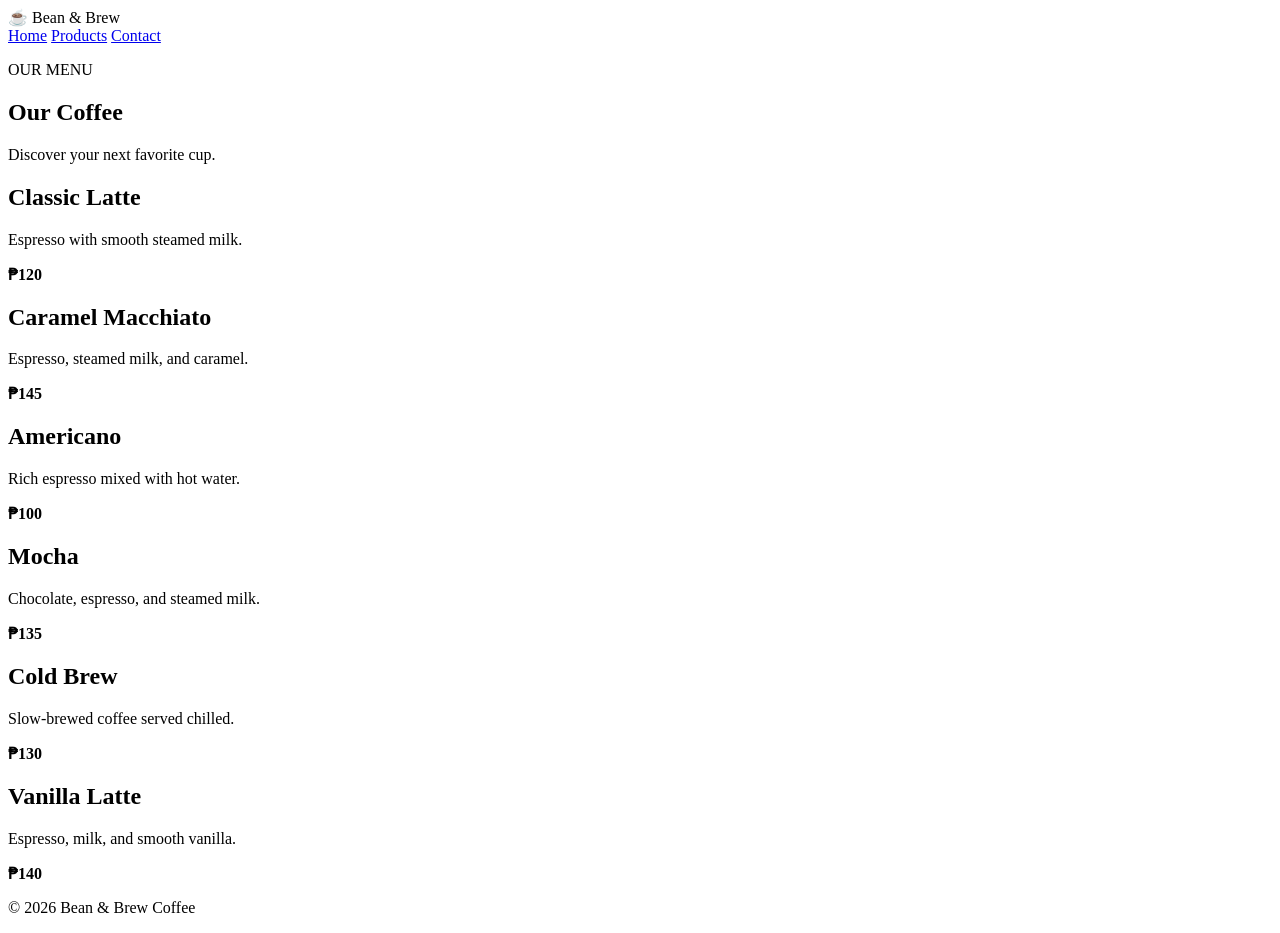
==== product.html @ bb443771 "Add product page" ====
<!DOCTYPE html>
<html lang="en">
<head>
    <meta charset="UTF-8">
    <meta name="viewport" content="width=device-width, initial-scale=1.0">
    <title>Bean & Brew | Products</title>
    <link rel="stylesheet" href="style.css">
</head>

<body>

    <header>
        <nav>
            <div class="logo">☕ Bean & Brew</div>

            <div class="nav-links">
                <a href="index.html">Home</a>
                <a href="product.html">Products</a>
                <a href="contact.html">Contact</a>
            </div>
        </nav>
    </header>


    <main>

        <section class="page-title">
            <p class="subtitle">OUR MENU</p>

            <h1>Our Coffee</h1>

            <p>
                Discover your next favorite cup.
            </p>
        </section>


        <section class="menu">

            <div class="menu-item">
                <h2>Classic Latte</h2>
                <p>Espresso with smooth steamed milk.</p>
                <strong>₱120</strong>
            </div>


            <div class="menu-item">
                <h2>Caramel Macchiato</h2>
                <p>Espresso, steamed milk, and caramel.</p>
                <strong>₱145</strong>
            </div>


            <div class="menu-item">
                <h2>Americano</h2>
                <p>Rich espresso mixed with hot water.</p>
                <strong>₱100</strong>
            </div>


            <div class="menu-item">
                <h2>Mocha</h2>
                <p>Chocolate, espresso, and steamed milk.</p>
                <strong>₱135</strong>
            </div>


            <div class="menu-item">
                <h2>Cold Brew</h2>
                <p>Slow-brewed coffee served chilled.</p>
                <strong>₱130</strong>
            </div>


            <div class="menu-item">
                <h2>Vanilla Latte</h2>
                <p>Espresso, milk, and smooth vanilla.</p>
                <strong>₱140</strong>
            </div>

        </section>

    </main>


    <footer>
        <p>© 2026 Bean & Brew Coffee</p>
    </footer>

</body>
</html>
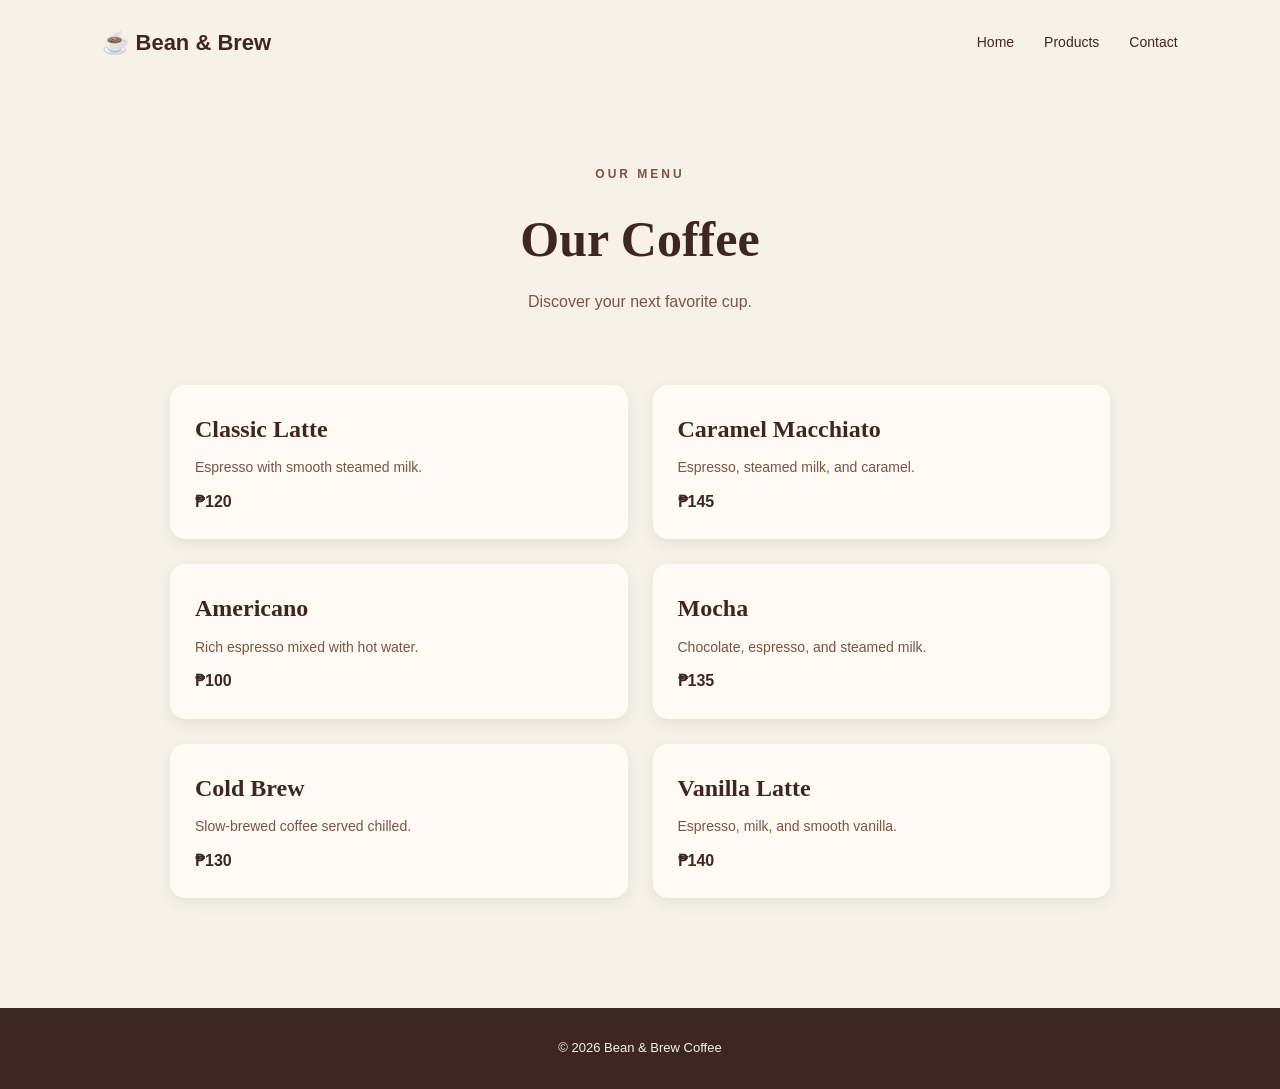
==== commit 81c68db6: "Updated website design" ====
--- a/product.html
+++ b/product.html
@@ -88,4 +88,4 @@
     </footer>
 
 </body>
-</html>
+</html>
--- a/style.css
+++ b/style.css
@@ -0,0 +1,439 @@
+* {
+    margin: 0;
+    padding: 0;
+    box-sizing: border-box;
+}
+
+body {
+    font-family: Arial, sans-serif;
+    background: #f7f1e8;
+    color: #3e2723;
+    line-height: 1.6;
+}
+
+header {
+    padding: 25px 8%;
+}
+
+nav {
+    max-width: 1200px;
+    margin: auto;
+
+    display: flex;
+    justify-content: space-between;
+    align-items: center;
+}
+
+.logo {
+    font-size: 22px;
+    font-weight: bold;
+    color: #3e2723;
+}
+
+.nav-links {
+    display: flex;
+    align-items: center;
+}
+
+.nav-links a {
+    text-decoration: none;
+    color: #3e2723;
+    margin-left: 30px;
+    font-size: 14px;
+    transition: 0.3s;
+}
+
+.nav-links a:hover {
+    color: #8d6e63;
+}
+
+.hero {
+    max-width: 900px;
+    margin: auto;
+
+    text-align: center;
+    padding: 110px 20px 100px;
+}
+
+.subtitle {
+    font-size: 12px;
+    letter-spacing: 3px;
+    color: #8d6e63;
+    margin-bottom: 15px;
+    font-weight: bold;
+}
+
+.hero h1 {
+    font-family: Georgia, serif;
+    font-size: 60px;
+    line-height: 1.1;
+    margin-bottom: 20px;
+}
+
+.hero p:not(.subtitle) {
+    max-width: 520px;
+    margin: auto;
+    color: #795548;
+}
+
+.button {
+    display: inline-block;
+
+    margin-top: 30px;
+    padding: 13px 28px;
+
+    background: #5d4037;
+    color: white;
+
+    text-decoration: none;
+    border-radius: 25px;
+
+    transition: 0.3s;
+}
+
+.button:hover {
+    background: #3e2723;
+    transform: translateY(-2px);
+}
+
+.featured {
+    max-width: 1200px;
+    margin: auto;
+
+    padding: 70px 8%;
+    text-align: center;
+}
+
+.featured h2 {
+    font-family: Georgia, serif;
+    font-size: 36px;
+    margin-bottom: 40px;
+}
+
+.product-container {
+    display: grid;
+    grid-template-columns: repeat(4, 1fr);
+    gap: 25px;
+}
+
+.product-card {
+    background: #fffaf3;
+
+    padding: 20px;
+
+    border-radius: 15px;
+
+    text-align: left;
+
+    box-shadow: 0 5px 15px rgba(62, 39, 35, 0.08);
+
+    transition: 0.3s;
+}
+
+.product-card:hover {
+    transform: translateY(-5px);
+
+    box-shadow: 0 10px 25px rgba(62, 39, 35, 0.12);
+}
+
+.product-card img {
+    width: 100%;
+    height: 220px;
+
+    object-fit: cover;
+
+    border-radius: 12px;
+
+    display: block;
+
+    margin-bottom: 20px;
+}
+
+.product-card h3 {
+    font-family: Georgia, serif;
+    font-size: 20px;
+
+    margin-bottom: 8px;
+}
+
+.product-card p {
+    color: #795548;
+    font-size: 14px;
+
+    margin-bottom: 12px;
+}
+
+.product-card span {
+    font-weight: bold;
+    color: #3e2723;
+}
+
+.page-title {
+    max-width: 900px;
+    margin: auto;
+
+    text-align: center;
+
+    padding: 80px 20px 50px;
+}
+
+.page-title h1 {
+    font-family: Georgia, serif;
+    font-size: 50px;
+
+    margin-bottom: 10px;
+}
+
+.page-title p {
+    color: #795548;
+}
+
+.menu {
+    max-width: 1000px;
+    margin: auto;
+
+    padding: 20px 30px 80px;
+
+    display: grid;
+    grid-template-columns: 1fr 1fr;
+
+    gap: 25px;
+}
+
+.menu-item {
+    background: #fffaf3;
+
+    padding: 25px;
+
+    border-radius: 15px;
+
+    box-shadow: 0 5px 15px rgba(62, 39, 35, 0.08);
+
+    transition: 0.3s;
+}
+
+.menu-item:hover {
+    transform: translateY(-4px);
+}
+
+.menu-item h2 {
+    font-family: Georgia, serif;
+
+    margin-bottom: 8px;
+}
+
+.menu-item p {
+    color: #795548;
+    font-size: 14px;
+
+    margin-bottom: 10px;
+}
+
+.menu-item strong {
+    display: block;
+    font-size: 16px;
+}
+
+.contact {
+    width: 100%;
+    max-width: 700px;
+
+    margin: 0 auto;
+
+    padding: 70px 30px 90px;
+    text-align: center;
+}
+
+.contact h1 {
+    font-family: Georgia, serif;
+
+
+    font-size: 50px;
+
+
+    margin-bottom: 15px;
+}
+
+.contact>p {
+    max-width: 550px;
+
+
+    margin: 0 auto 35px;
+
+    color: #795548;
+}
+
+.contact form {
+    width: 100%;
+
+    background: #fffaf3;
+
+    padding: 35px;
+
+
+    border-radius: 15px;
+
+    box-shadow: 0 5px 20px rgba(62, 39, 35, 0.08);
+
+    text-align: left;
+}
+
+.contact label {
+    display: block;
+
+    margin-bottom: 7px;
+
+    color: #3e2723;
+
+    font-size: 14px;
+
+    font-weight: bold;
+}
+
+.contact input,
+.contact textarea {
+    width: 100%;
+
+
+    padding: 13px 15px;
+
+    margin-bottom: 20px;
+
+    border: 1px solid #d6c5b5;
+
+    border-radius: 8px;
+
+    background: #ffffff;
+
+    color: #3e2723;
+
+    font-family: Arial, sans-serif;
+
+    font-size: 14px;
+
+    outline: none;
+}
+
+.contact input:focus,
+.contact textarea:focus {
+    border-color: #8d6e63;
+}
+
+.contact textarea {
+    height: 130px;
+
+    resize: none;
+}
+
+.contact button {
+    width: 100%;
+
+    padding: 13px;
+
+    border: none;
+
+    border-radius: 25px;
+
+    background: #5d4037;
+
+    color: white;
+
+    cursor: pointer;
+
+    font-size: 15px;
+
+    transition: 0.3s;
+}
+
+.contact button:hover {
+    background: #3e2723;
+}
+
+footer {
+    text-align: center;
+
+    padding: 30px;
+
+    background: #3e2723;
+
+    color: #f7f1e8;
+
+    font-size: 13px;
+
+    margin-top: 30px;
+}
+
+@media (max-width: 900px) {
+
+    .product-container {
+        grid-template-columns: 1fr 1fr;
+    }
+
+    .hero h1 {
+        font-size: 52px;
+    }
+
+}
+
+@media (max-width: 600px) {
+
+    header {
+        padding: 20px;
+    }
+
+    nav {
+        flex-direction: column;
+        gap: 15px;
+    }
+
+    .nav-links a {
+        margin: 0 8px;
+    }
+
+    .hero {
+        padding: 70px 20px;
+    }
+
+    .hero h1 {
+        font-size: 42px;
+    }
+
+    .featured {
+        padding: 50px 20px;
+    }
+
+    .featured h2 {
+        font-size: 30px;
+    }
+
+    .product-container {
+        grid-template-columns: 1fr;
+    }
+
+    .menu {
+        grid-template-columns: 1fr;
+
+        padding: 20px 20px 60px;
+    }
+
+    .page-title h1 {
+        font-size: 40px;
+    }
+
+    .contact {
+        padding: 60px 20px 70px;
+    }
+
+    .contact h1 {
+        font-size: 40px;
+    }
+
+    .contact form {
+        padding: 25px 20px;
+    }
+
+    .product-card img {
+        height: 240px;
+    }
+
+}
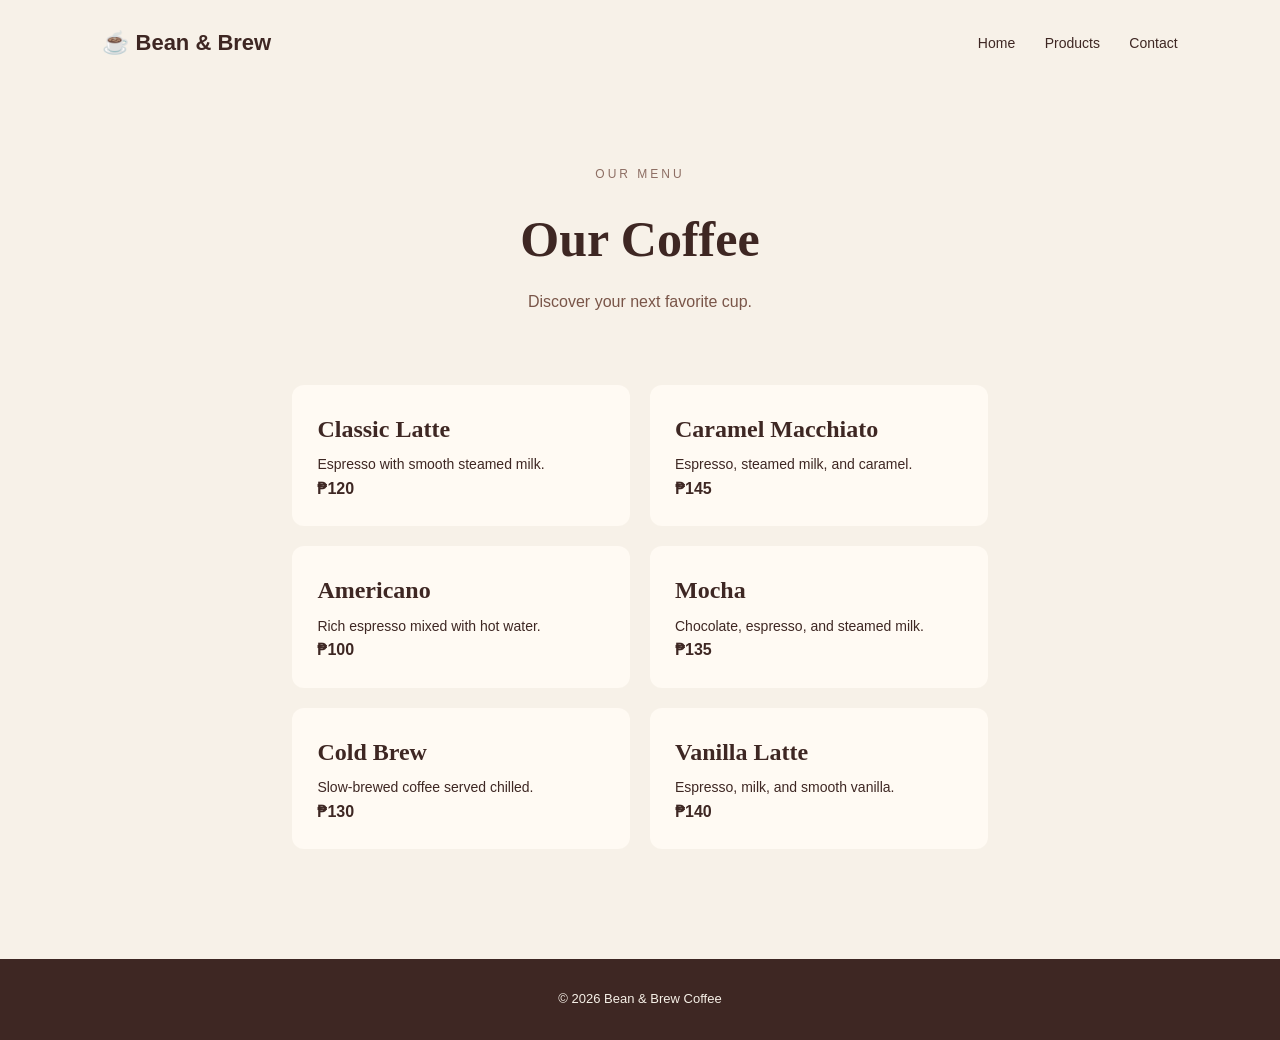
==== commit 5c85fa3c: "Merge branch 'main' into feature-contact" ====
--- a/product.html
+++ b/product.html
@@ -88,4 +88,3 @@
     </footer>
 
 </body>
-</html>
--- a/style.css
+++ b/style.css
@@ -11,14 +11,14 @@
     line-height: 1.6;
 }
 
+
+/* Navigation */
+
 header {
     padding: 25px 8%;
 }
 
 nav {
-    max-width: 1200px;
-    margin: auto;
-
     display: flex;
     justify-content: space-between;
     align-items: center;
@@ -27,32 +27,25 @@
 .logo {
     font-size: 22px;
     font-weight: bold;
-    color: #3e2723;
-}
-
-.nav-links {
-    display: flex;
-    align-items: center;
 }
 
 .nav-links a {
     text-decoration: none;
     color: #3e2723;
-    margin-left: 30px;
+    margin-left: 25px;
     font-size: 14px;
-    transition: 0.3s;
 }
 
 .nav-links a:hover {
     color: #8d6e63;
 }
 
+
+/* Hero */
+
 .hero {
-    max-width: 900px;
-    margin: auto;
-
-    text-align: center;
-    padding: 110px 20px 100px;
+    text-align: center;
+    padding: 100px 20px;
 }
 
 .subtitle {
@@ -60,7 +53,6 @@
     letter-spacing: 3px;
     color: #8d6e63;
     margin-bottom: 15px;
-    font-weight: bold;
 }
 
 .hero h1 {
@@ -70,36 +62,30 @@
     margin-bottom: 20px;
 }
 
-.hero p:not(.subtitle) {
-    max-width: 520px;
+.hero p {
+    max-width: 500px;
     margin: auto;
     color: #795548;
 }
 
 .button {
     display: inline-block;
-
     margin-top: 30px;
     padding: 13px 28px;
-
     background: #5d4037;
     color: white;
-
     text-decoration: none;
     border-radius: 25px;
-
-    transition: 0.3s;
 }
 
 .button:hover {
     background: #3e2723;
-    transform: translateY(-2px);
-}
+}
+
+
+/* Featured Products */
 
 .featured {
-    max-width: 1200px;
-    margin: auto;
-
     padding: 70px 8%;
     text-align: center;
 }
@@ -118,250 +104,150 @@
 
 .product-card {
     background: #fffaf3;
-
-    padding: 20px;
-
+    padding: 25px;
     border-radius: 15px;
-
     text-align: left;
-
-    box-shadow: 0 5px 15px rgba(62, 39, 35, 0.08);
-
     transition: 0.3s;
 }
 
 .product-card:hover {
     transform: translateY(-5px);
-
-    box-shadow: 0 10px 25px rgba(62, 39, 35, 0.12);
 }
 
 .product-card img {
     width: 100%;
     height: 220px;
-
     object-fit: cover;
-
     border-radius: 12px;
-
-    display: block;
-
     margin-bottom: 20px;
 }
 
 .product-card h3 {
     font-family: Georgia, serif;
-    font-size: 20px;
-
     margin-bottom: 8px;
 }
 
 .product-card p {
     color: #795548;
     font-size: 14px;
-
     margin-bottom: 12px;
 }
 
 .product-card span {
     font-weight: bold;
-    color: #3e2723;
-}
+}
+
+
+/* Product Page */
 
 .page-title {
+    text-align: center;
+    padding: 80px 20px 50px;
+}
+
+.page-title h1 {
+    font-family: Georgia, serif;
+    font-size: 50px;
+    margin-bottom: 10px;
+}
+
+.page-title p:last-child {
+    color: #795548;
+}
+
+.menu {
     max-width: 900px;
     margin: auto;
-
-    text-align: center;
-
-    padding: 80px 20px 50px;
-}
-
-.page-title h1 {
-    font-family: Georgia, serif;
-    font-size: 50px;
-
-    margin-bottom: 10px;
-}
-
-.page-title p {
-    color: #795548;
-}
-
-.menu {
-    max-width: 1000px;
-    margin: auto;
-
-    padding: 20px 30px 80px;
-
+    padding: 20px 8% 80px;
     display: grid;
     grid-template-columns: 1fr 1fr;
-
-    gap: 25px;
+    gap: 20px;
 }
 
 .menu-item {
     background: #fffaf3;
-
     padding: 25px;
-
-    border-radius: 15px;
-
-    box-shadow: 0 5px 15px rgba(62, 39, 35, 0.08);
-
-    transition: 0.3s;
-}
-
-.menu-item:hover {
-    transform: translateY(-4px);
+    border-radius: 12px;
 }
 
 .menu-item h2 {
     font-family: Georgia, serif;
-
-    margin-bottom: 8px;
+    margin-bottom: 5px;
 }
 
 .menu-item p {
-    color: #795548;
     font-size: 14px;
-
-    margin-bottom: 10px;
 }
 
 .menu-item strong {
     display: block;
-    font-size: 16px;
-}
+}
+
+
+/* Contact */
 
 .contact {
+    max-width: 600px;
+    text-align: center;
+}
+
+.contact h1 {
+    font-size: 50px;
+    margin-bottom: 10px;
+}
+
+color: #795548;
+
+form {
+    text-align: left;
+
+    margin-bottom: 6px;
+    font-size: 14px;
+}
+
+input,
+textarea {
     width: 100%;
-    max-width: 700px;
-
-    margin: 0 auto;
-
-    padding: 70px 30px 90px;
-    text-align: center;
-}
-
-.contact h1 {
-    font-family: Georgia, serif;
-
-
-    font-size: 50px;
-
-
-    margin-bottom: 15px;
-}
-
-.contact>p {
-    max-width: 550px;
-
-
-    margin: 0 auto 35px;
-
-    color: #795548;
-}
-
-.contact form {
+    padding: 13px;
+    margin-bottom: 20px;
+    border: 1px solid #d6c5b5;
+    border-radius: 8px;
+    font-family: Arial, sans-serif;
+}
+
+textarea {
+    height: 130px;
+}
+
+button {
     width: 100%;
-
-    background: #fffaf3;
-
-    padding: 35px;
-
-
-    border-radius: 15px;
-
-    box-shadow: 0 5px 20px rgba(62, 39, 35, 0.08);
-
-    text-align: left;
-}
-
-.contact label {
-    display: block;
-
-    margin-bottom: 7px;
-
-    color: #3e2723;
-
-    font-size: 14px;
-
-    font-weight: bold;
-}
-
-.contact input,
-.contact textarea {
-    width: 100%;
-
-
-    padding: 13px 15px;
-
-    margin-bottom: 20px;
-
-    border: 1px solid #d6c5b5;
-
-    border-radius: 8px;
-
-    background: #ffffff;
-
-    color: #3e2723;
-
-    font-family: Arial, sans-serif;
-
-    font-size: 14px;
-
-    outline: none;
-}
-
-.contact input:focus,
-.contact textarea:focus {
-    border-color: #8d6e63;
-}
-
-.contact textarea {
-    height: 130px;
-
-    resize: none;
-}
-
-.contact button {
-    width: 100%;
-
     padding: 13px;
-
     border: none;
-
     border-radius: 25px;
-
     background: #5d4037;
-
     color: white;
-
     cursor: pointer;
-
     font-size: 15px;
-
-    transition: 0.3s;
-}
-
-.contact button:hover {
+}
+
+button:hover {
     background: #3e2723;
 }
 
+
+/* Footer */
+
 footer {
     text-align: center;
-
     padding: 30px;
-
     background: #3e2723;
-
     color: #f7f1e8;
-
     font-size: 13px;
-
     margin-top: 30px;
 }
+
+
+/* Responsive */
 
 @media (max-width: 900px) {
 
@@ -369,17 +255,9 @@
         grid-template-columns: 1fr 1fr;
     }
 
-    .hero h1 {
-        font-size: 52px;
-    }
-
 }
 
 @media (max-width: 600px) {
-
-    header {
-        padding: 20px;
-    }
 
     nav {
         flex-direction: column;
@@ -390,50 +268,35 @@
         margin: 0 8px;
     }
 
-    .hero {
-        padding: 70px 20px;
-    }
-
     .hero h1 {
         font-size: 42px;
     }
 
-    .featured {
-        padding: 50px 20px;
-    }
-
-    .featured h2 {
-        font-size: 30px;
-    }
-
-    .product-container {
-        grid-template-columns: 1fr;
-    }
-
+    .product-container,
     .menu {
         grid-template-columns: 1fr;
-
-        padding: 20px 20px 60px;
-    }
-
-    .page-title h1 {
-        font-size: 40px;
-    }
-
-    .contact {
-        padding: 60px 20px 70px;
-    }
-
+    }
+
+    .page-title h1,
     .contact h1 {
         font-size: 40px;
     }
 
-    .contact form {
-        padding: 25px 20px;
-    }
-
-    .product-card img {
-        height: 240px;
-    }
-
-}
+}
+
+resize: none;
+background: #fffaf3;
+
+font-weight: bold;
+display: block;
+
+label {}
+}
+
+margin-bottom: 35px;
+
+.contact>p {
+    font-family: Georgia, serif;
+    padding: 80px 20px;
+    margin: auto;
+    margin-top: 10px;
